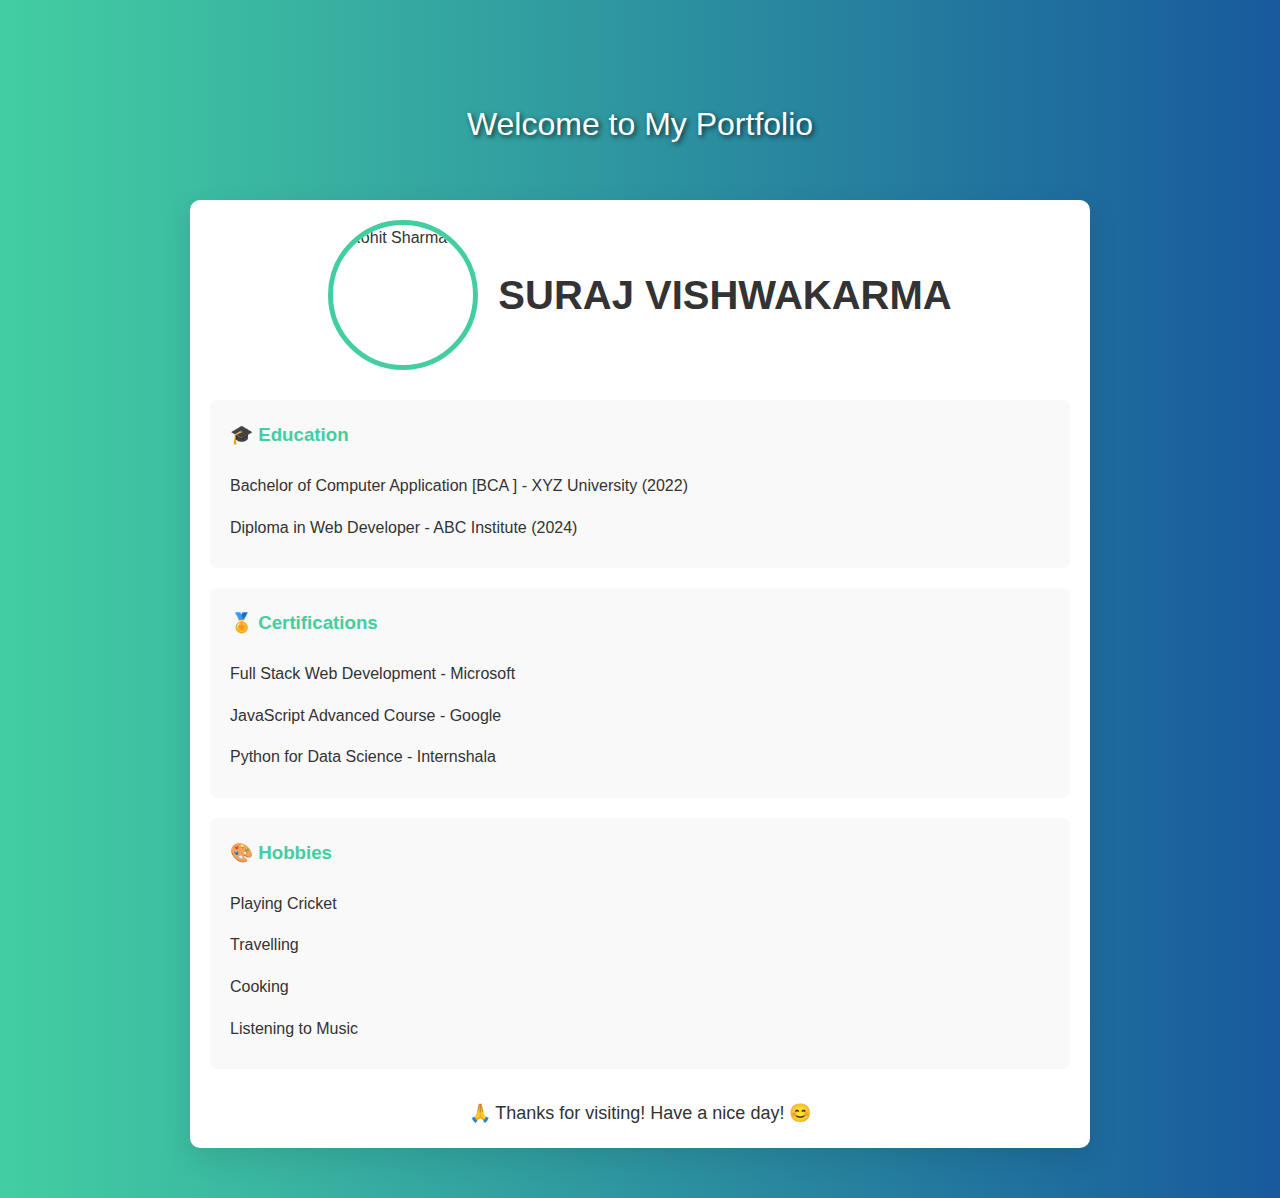
==== About.html @ e75673f4 "Add files via upload" ====
<!DOCTYPE html>
<html lang="en">

<head>
    <meta charset="UTF-8">
    <meta name="viewport" content="width=device-width, initial-scale=1.0">
    <title>About Me - Rohit Sharma</title>
    <link rel="stylesheet" href="royal.css">
    <style>
        * {
            margin: 0;
            padding: 0;
            box-sizing: border-box;
        }

        body {
            font-family: Arial, sans-serif;
            background: linear-gradient(to right, #43cea2, #185a9d);
            color: #333;
        }

        /* Header with Cool Background */
        .header {
            background: url('profile-bg.jpg') no-repeat center center/cover;
            height: 250px;
            display: flex;
            justify-content: center;
            align-items: center;
            color: white;
            font-size: 2rem;
            text-shadow: 2px 2px 5px rgba(0, 0, 0, 0.7);
        }

        .container {
            max-width: 900px;
            margin: -50px auto 50px auto;
            background-color: #fff;
            padding: 20px;
            border-radius: 10px;
            box-shadow: 0 10px 30px rgba(0, 0, 0, 0.1);
        }

        /* Profile Section with Image & Name */
        .profile-section {
            display: flex;
            align-items: center;
            justify-content: center;
            gap: 20px;
            margin-bottom: 30px;
        }

        .profile-section img {
            width: 150px;
            height: 150px;
            border-radius: 50%;
            border: 5px solid #43cea2;
        }

        .profile-section h2 {
            font-size: 2.5rem;
            color: #333;
            margin: 0;
        }

        .section {
            background: #f9f9f9;
            padding: 20px;
            margin-top: 20px;
            border-radius: 8px;
            text-align: left;
        }

        .section h3 {
            margin-bottom: 15px;
            color: #43cea2;
        }

        ul {
            list-style: none;
            padding: 0;
        }

        ul li {
            padding: 8px 0;
            font-size: 16px;
        }

        .footer {
            margin-top: 30px;
            text-align: center;
            font-size: 18px;
            color: #333;
        }
    </style>
</head>

<body>

    <!-- Header Section with Stylish Background -->
    <div class="header">
        Welcome to My Portfolio
    </div>

    <!-- Container Start -->
    <div class="container">

        <!-- Profile Section -->
        <div class="profile-section">
            <img src="C:\Users\Suraj\OneDrive\Pictures\IMAGES\WhatsApp Image 2025-03-20 at 15.00.17_644b7759.jpg" alt="Rohit Sharma">
            <h2>SURAJ VISHWAKARMA</h2>
        </div>

        <!-- Education Section -->
        <div class="section">
            <h3>🎓 Education</h3>
            <ul>
                <li>Bachelor of Computer Application [BCA ] - XYZ University (2022)</li>
                <li>Diploma in Web Developer - ABC Institute (2024)</li>
            </ul>
        </div>

        <!-- Certification Section -->
        <div class="section">
            <h3>🏅 Certifications</h3>
            <ul>
                <li>Full Stack Web Development - Microsoft</li>
                <li>JavaScript Advanced Course - Google</li>
                <li>Python for Data Science - Internshala</li>
            </ul>
        </div>

        <!-- Hobbies Section -->
        <div class="section">
            <h3>🎨 Hobbies</h3>
            <ul>
                <li> Playing Cricket</li>
                <li> Travelling </li>
                <li> Cooking</li>
                <li> Listening to Music</li>
            </ul>
        </div>

        <!-- Closing Message -->
        <div class="footer">
            <p>🙏 Thanks for visiting! Have a nice day! 😊</p>
        </div>

    </div>
</body>

</html>
---- royal.css ----
/* General Styles */
* {
    margin: 0;
    padding: 0;
    box-sizing: border-box;
    scroll-behavior: smooth;
}

body {
    font-family: 'Poppins', sans-serif;
    background-color: #f0f0f0;
    color: #333;
    line-height: 1.6;
}

/* Navigation Bar */
.navbar {
    background: linear-gradient(to right, #ff7f50, #ff4500);
    color: white;
    padding: 1rem 5%;
    display: flex;
    justify-content: space-between;
    align-items: center;
    box-shadow: 0 5px 15px rgba(0, 0, 0, 0.1);
}

.navbar h1 {
    font-size: 1.8rem;
    font-weight: bold;
    cursor: pointer;
}

.navbar ul {
    list-style: none;
    display: flex;
    gap: 1.5rem;
}

.navbar a {
    color: white;
    text-decoration: none;
    font-size: 1rem;
    transition: color 0.3s;
}

.navbar a:hover {
    color: #222;
}

/* Hero Section */
.hero {
    height: 100vh;
    background: linear-gradient(135deg, #1e90ff, #ff69b4);
    display: flex;
    justify-content: center;
    align-items: center;
    text-align: center;
    color: white;
    position: relative;
    overflow: hidden;
}

.hero h2 {
    font-size: 3rem;
    margin-bottom: 1rem;
    text-transform: uppercase;
    letter-spacing: 2px;
    text-shadow: 2px 2px 5px rgba(0, 0, 0, 0.5);
}

.hero p {
    font-size: 1.5rem;
    margin-bottom: 1.5rem;
}

.btn {
    padding: 0.8rem 2rem;
    background-color: #ff7f50;
    color: white;
    text-decoration: none;
    border-radius: 8px;
    transition: 0.3s;
    box-shadow: 0 5px 15px rgba(255, 127, 80, 0.4);
}

.btn:hover {
    background-color: #ff4500;
    box-shadow: 0 10px 25px rgba(255, 69, 0, 0.5);
}

/* About Section - Updated */
#about {
    background: linear-gradient(to right, #ffafbd, #ffc3a0);
    padding: 4rem 10%;
    border-radius: 12px;
    text-align: center;
    box-shadow: 0 5px 25px rgba(0, 0, 0, 0.2);
    transition: all 0.3s ease-in-out;
}

#about h2 {
    font-size: 2.5rem;
    margin-bottom: 1rem;
    color: #333;
    text-shadow: 2px 2px 4px rgba(0, 0, 0, 0.1);
}

#about p {
    font-size: 1.2rem;
    color: #444;
    line-height: 1.8;
    margin-top: 10px;
}

/* Hover Effect */
#about:hover {
    transform: translateY(-5px);
    box-shadow: 0 10px 30px rgba(0, 0, 0, 0.3);
}

/* Project Section */
#projects {
    background: linear-gradient(135deg, #fbc2eb, #a6c1ee);
    padding: 4rem 10%;
    text-align: center;
}

/* Footer */
footer {
    text-align: center;
    background-color: #222;
    color: white;
    padding: 1rem 0;
    margin-top: 2rem;
}

/* Responsive Design */
@media (max-width: 768px) {
    .navbar {
        flex-direction: column;
    }

    .navbar ul {
        margin-top: 1rem;
    }

    .hero h2 {
        font-size: 2rem;
    }

    .hero p {
        font-size: 1rem;
    }
}
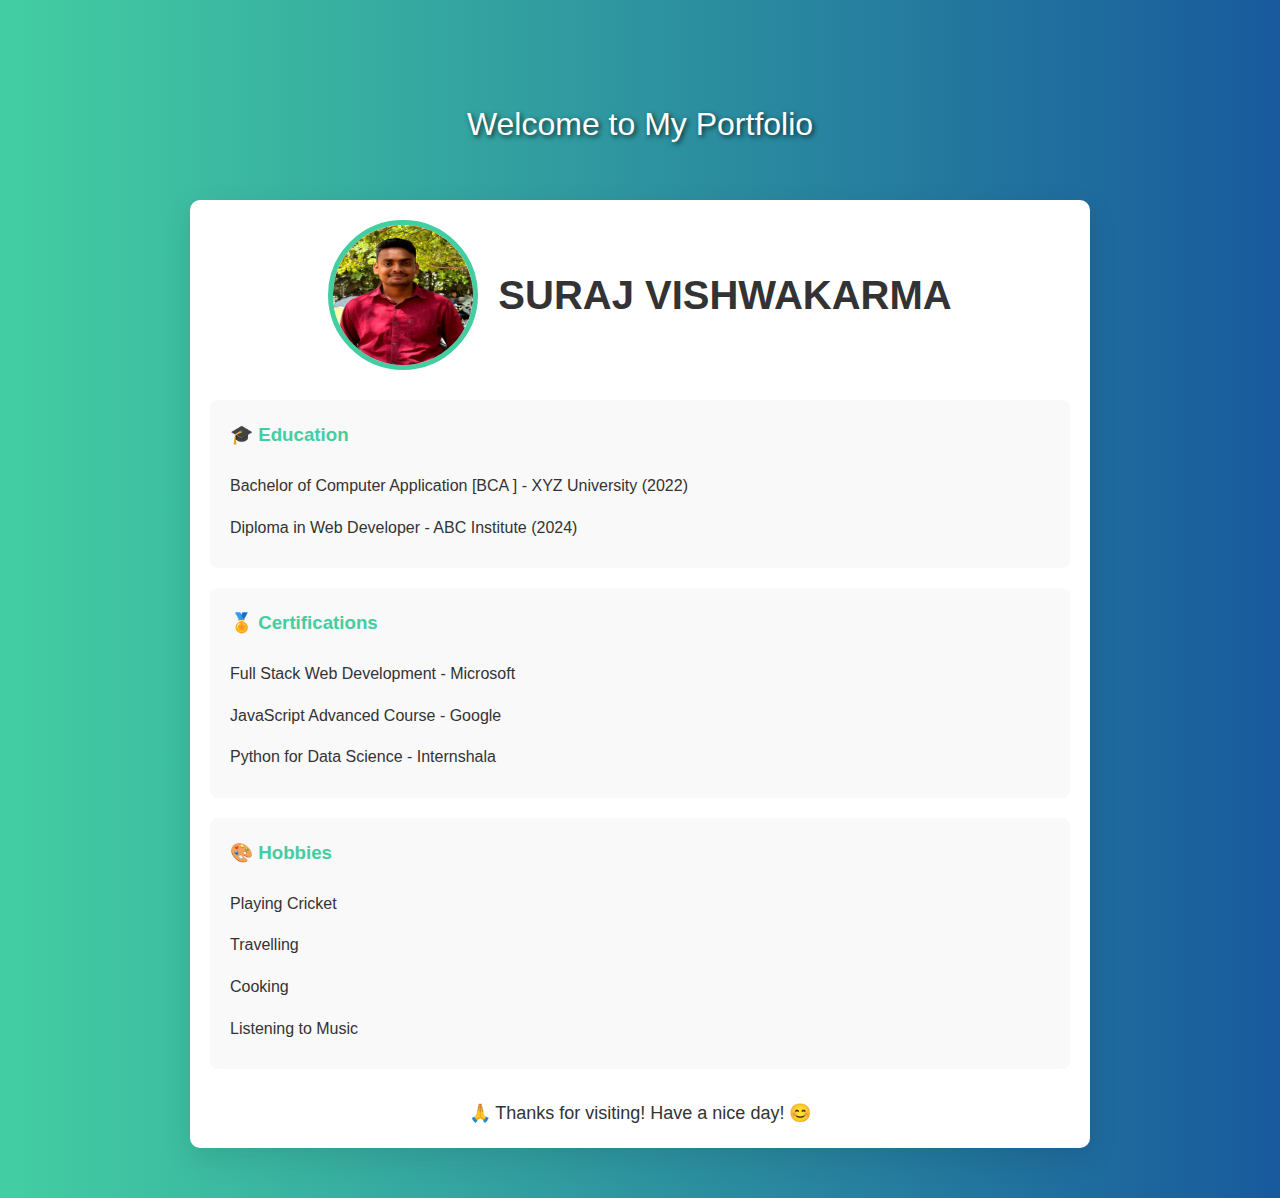
==== commit dfc4b24a: "Update About.html" ====
--- a/About.html
+++ b/About.html
@@ -4,7 +4,7 @@
 <head>
     <meta charset="UTF-8">
     <meta name="viewport" content="width=device-width, initial-scale=1.0">
-    <title>About Me - Rohit Sharma</title>
+    <title>About Me - Suraj</title>
     <link rel="stylesheet" href="royal.css">
     <style>
         * {
@@ -106,7 +106,7 @@
 
         <!-- Profile Section -->
         <div class="profile-section">
-            <img src="C:\Users\Suraj\OneDrive\Pictures\IMAGES\WhatsApp Image 2025-03-20 at 15.00.17_644b7759.jpg" alt="Rohit Sharma">
+            <img src="WhatsApp Image 2025-03-20 at 15.00.17_644b7759.jpg" alt="Rohit Sharma">
             <h2>SURAJ VISHWAKARMA</h2>
         </div>
 
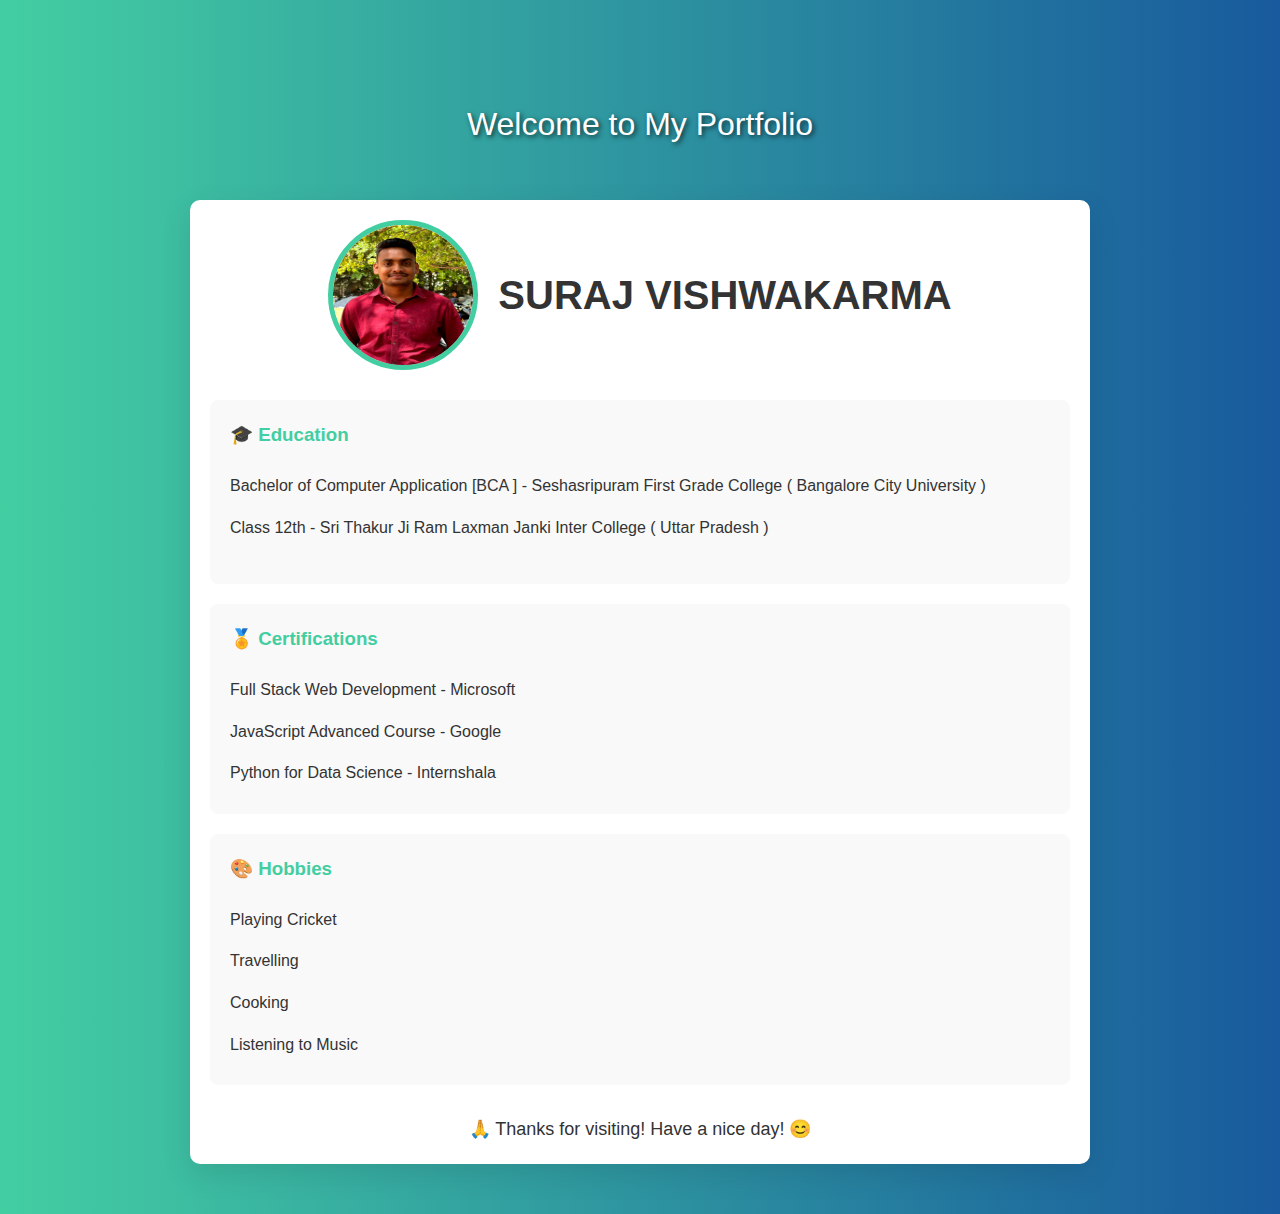
==== commit 6f9ea734: "Update About.html" ====
--- a/About.html
+++ b/About.html
@@ -106,7 +106,7 @@
 
         <!-- Profile Section -->
         <div class="profile-section">
-            <img src="WhatsApp Image 2025-03-20 at 15.00.17_644b7759.jpg" alt="Rohit Sharma">
+            <img src="WhatsApp Image 2025-03-20 at 15.00.17_644b7759.jpg" alt="Suraj">
             <h2>SURAJ VISHWAKARMA</h2>
         </div>
 
@@ -114,8 +114,8 @@
         <div class="section">
             <h3>🎓 Education</h3>
             <ul>
-                <li>Bachelor of Computer Application [BCA ] - XYZ University (2022)</li>
-                <li>Diploma in Web Developer - ABC Institute (2024)</li>
+                <li>Bachelor of Computer Application [BCA ] - Seshasripuram First Grade College ( Bangalore City University )</li>
+                <li> Class 12th - Sri Thakur Ji Ram Laxman Janki Inter College ( Uttar Pradesh )<li>
             </ul>
         </div>
 
